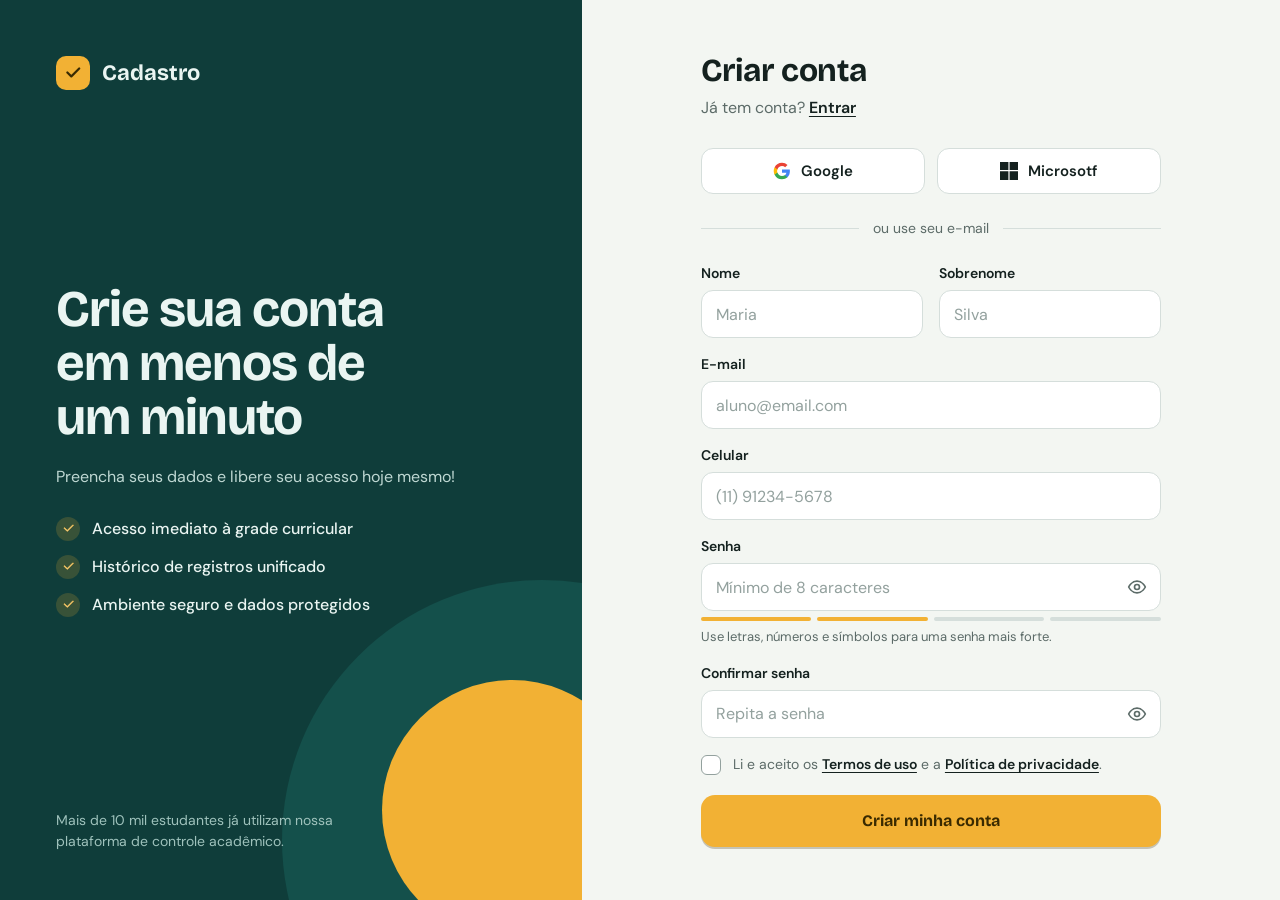
==== index.html @ a8bffece "Criacão da estrutura das pastas e organização do html" ====
<!DOCTYPE html>
<html lang="pt-BR">
<head>
<meta charset="UTF-8">
<meta name="viewport" content="width=device-width, initial-scale=1">
<title>Criar conta</title>
<link rel="preconnect" href="https://fonts.googleapis.com">
<link rel="preconnect" href="https://fonts.gstatic.com" crossorigin>
<link href="https://fonts.googleapis.com/css2?family=Bricolage+Grotesque:wght@500;700&family=DM+Sans:wght@400;500;600&display=swap" rel="stylesheet">
<link rel="stylesheet" href="css/style.css">
<link rel="stylesheet" href="https://cdn.jsdelivr.net/npm/bootstrap-icons@1.11.3/font/bootstrap-icons.min.css">
</head>
<body>
<div class="page">
  <aside class="aside">
    <div class="brand">
      <span class="brand-mark">
        <svg xmlns="http://www.w3.org/2000/svg" width="16" height="16" stroke="#3a2a00" fill="currentColor" class="bi bi-check2" viewBox="0 0 16 16">
  <path d="M13.854 3.646a.5.5 0 0 1 0 .708l-7 7a.5.5 0 0 1-.708 0l-3.5-3.5a.5.5 0 1 1 .708-.708L6.5 10.293l6.646-6.647a.5.5 0 0 1 .708 0"/>
</svg>
      </span>
      Cadastro
    </div>

    <div class="pitch">
      <h1>Crie sua conta em menos de um minuto</h1>
      <p>Preencha seus dados e libere seu acesso hoje mesmo!</p>
      <ul class="perks">
        <!--Icones de check Bootstrap-->
        <li>
          <span class="tick">
            <svg xmlns="http://www.w3.org/2000/svg" width="16" height="16" stroke="#f2b134" fill="currentColor" class="bi bi-check2" viewBox="0 0 16 16">
            <path d="M13.854 3.646a.5.5 0 0 1 0 .708l-7 7a.5.5 0 0 1-.708 0l-3.5-3.5a.5.5 0 1 1 .708-.708L6.5 10.293l6.646-6.647a.5.5 0 0 1 .708 0"/>
            </svg> 
          </span>
          Acesso imediato à grade curricular
        </li>
        <li>
          <span class="tick">
            <svg xmlns="http://www.w3.org/2000/svg" width="16" height="16" stroke="#f2b134" fill="currentColor" class="bi bi-check2" viewBox="0 0 16 16">
            <path d="M13.854 3.646a.5.5 0 0 1 0 .708l-7 7a.5.5 0 0 1-.708 0l-3.5-3.5a.5.5 0 1 1 .708-.708L6.5 10.293l6.646-6.647a.5.5 0 0 1 .708 0"/>
            </svg>
            </span>
            Histórico de registros unificado
        </li>
        <li>
          <span class="tick">
            <svg xmlns="http://www.w3.org/2000/svg" width="16" height="16" stroke="#f2b134" fill="currentColor" class="bi bi-check2" viewBox="0 0 16 16">
            <path d="M13.854 3.646a.5.5 0 0 1 0 .708l-7 7a.5.5 0 0 1-.708 0l-3.5-3.5a.5.5 0 1 1 .708-.708L6.5 10.293l6.646-6.647a.5.5 0 0 1 .708 0"/>
            </svg>
          </span>
         Ambiente seguro e dados protegidos
        </li>
      </ul>
    </div>

    <div class="aside-foot">Mais de 10 mil estudantes já utilizam nossa plataforma de controle acadêmico.</div>
  </aside>

  <main class="main">
    <div class="card">
      <h2>Criar conta</h2>
      <p class="sub">Já tem conta? <a href="#">Entrar</a></p>

      <div class="social">
        <button type="button" class="btn-social">
          <svg viewBox="0 0 24 24"><path fill="#4285F4" d="M22.5 12.27c0-.79-.07-1.54-.2-2.27H12v4.3h5.9a5.05 5.05 0 0 1-2.19 3.31v2.75h3.54c2.07-1.91 3.25-4.72 3.25-8.09z"/><path fill="#34A853" d="M12 23c2.97 0 5.46-.98 7.28-2.66l-3.54-2.75c-.98.66-2.24 1.06-3.74 1.06-2.87 0-5.3-1.94-6.17-4.55H2.17v2.84A11 11 0 0 0 12 23z"/><path fill="#FBBC05" d="M5.83 14.1a6.6 6.6 0 0 1 0-4.2V7.06H2.17a11 11 0 0 0 0 9.88l3.66-2.84z"/><path fill="#EA4335" d="M12 5.35c1.62 0 3.07.56 4.21 1.65l3.15-3.15A10.6 10.6 0 0 0 12 1 11 11 0 0 0 2.17 7.06l3.66 2.84C6.7 7.29 9.13 5.35 12 5.35z"/></svg>
          Google
        </button>
        <button type="button" class="btn-social">
            <svg xmlns="http://www.w3.org/2000/svg" width="16" height="16" fill="currentColor" class="bi bi-microsoft" viewBox="0 0 16 16">
            <path d="M7.462 0H0v7.19h7.462zM16 0H8.538v7.19H16zM7.462 8.211H0V16h7.462zm8.538 0H8.538V16H16z"/>
            </svg>
            Microsotf
        </button>
      </div>

      <div class="divider">ou use seu e-mail</div>

      <form onsubmit="return false">
        <div class="row">
          <div class="field">
            <label for="nome">Nome</label>
            <div class="input"><input id="nome" type="text" placeholder="Maria" required></div>
          </div>
          <div class="field">
            <label for="sobrenome">Sobrenome</label>
            <div class="input"><input id="sobrenome" type="text" placeholder="Silva" required></div>
          </div>
        </div>

        <div class="field">
          <label for="email">E-mail</label>
          <div class="input"><input id="email" type="email" placeholder="aluno@email.com" required></div>
        </div>

        <div class="field">
          <label for="celular">Celular</label>
          <div class="input"><input id="celular" type="tel" placeholder="(11) 91234-5678" required minlength="11" maxlength="11"></div>
        </div>

        <div class="field">
          <label for="senha">Senha</label>
          <div class="input has-icon">
            <input id="senha" type="password" placeholder="Mínimo de 8 caracteres" minlength="8">
            <button type="button" class="eye" aria-label="Mostrar senha">
              <svg viewBox="0 0 24 24" fill="none" stroke="currentColor" stroke-width="2" stroke-linecap="round" stroke-linejoin="round"><path d="M2 12s3.5-7 10-7 10 7 10 7-3.5 7-10 7S2 12 2 12z"/><circle cx="12" cy="12" r="3"/></svg>
            </button>
          </div>
          <div class="strength">
            <!--entender conforme a senha tenha umnivel de forca ele aumente a barra de forca-->
            <div class="bars"><span class="on"></span><span class="on"></span><span class="off"></span><span class="off"></span></div>
            <small>Use letras, números e símbolos para uma senha mais forte.</small>
          </div>
        </div>

        <div class="field">
          <label for="confirma">Confirmar senha</label>
          <div class="input has-icon">
            <input id="confirma" type="password" placeholder="Repita a senha">
            <button type="button" class="eye" aria-label="Mostrar senha">
              <svg viewBox="0 0 24 24" fill="none" stroke="currentColor" stroke-width="2" stroke-linecap="round" stroke-linejoin="round"><path d="M2 12s3.5-7 10-7 10 7 10 7-3.5 7-10 7S2 12 2 12z"/><circle cx="12" cy="12" r="3"/></svg>
            </button>
          </div>
        </div>

        <label class="check">
          <input type="checkbox">
          <span>Li e aceito os <a href="#">Termos de uso</a> e a <a href="#">Política de privacidade</a>.</span>
        </label>

        <button type="submit" class="btn-primary">Criar minha conta</button>
      </form>
    </div>
  </main>

</div>
</body>
</html>
---- css/style.css ----
@charset "UTF-8";
:root {
    --panel: #0f3d3a;
    --panel-2: #14504b;
    --accent: #f2b134;
    --accent-ink: #3a2a00;
    --bg: #f3f6f2;
    --surface: #ffffff;
    --ink: #14211f;
    --muted: #5c6b68;
    --line: #d5dedb;
    --focus: #14504b;
    --font-display: "Bricolage Grotesque", "Segoe UI", Arial, sans-serif;
    --font-body: "DM Sans", "Segoe UI", Arial, sans-serif;
  }
  
  @media (prefers-color-scheme: dark) {
    :root:not([data-theme="light"]) {
      --bg: #0b1816;
      --surface: #11231f;
      --ink: #eaf1ef;
      --muted: #9fb0ac;
      --line: #27403b;
      --focus: #f2b134;
    }
  }
  :root[data-theme="dark"] {
    --bg: #0b1816; --surface: #11231f; --ink: #eaf1ef;
    --muted: #9fb0ac; --line: #27403b; --focus: #f2b134;
  }

  *, *::before, *::after { box-sizing: border-box; }
  html, body { height: 100%; margin: 0; }
  body {
    font-family: var(--font-body);
    background: var(--bg);
    color: var(--ink);
    line-height: 1.5;
  }

  .page {
    min-height: 100%;
    display: grid;
    grid-template-columns: minmax(0, 5fr) minmax(0, 6fr);
  }

  /* ---------- Painel lateral ---------- */
  .aside {
    position: relative;
    overflow: hidden;
    background: var(--panel);
    color: #eaf5f2;
    padding: 56px 56px 48px;
    display: flex;
    flex-direction: column;
    justify-content: space-between;
  }
  .aside::before, .aside::after {
    content: "";
    position: absolute;
    border-radius: 50%;
    pointer-events: none;
  }
  .aside::before {
    width: 520px; height: 520px;
    right: -220px; bottom: -200px;
    background: var(--panel-2);
  }
  .aside::after {
    width: 260px; height: 260px;
    right: -60px; bottom: -40px;
    background: var(--accent);
  }
  .aside > * { position: relative; z-index: 1; }

  .brand {
    display: flex; align-items: center; gap: 12px;
    font-family: var(--font-display);
    font-weight: 700; font-size: 22px;
  }
  .brand-mark {
    width: 34px; height: 34px; border-radius: 10px;
    background: var(--accent);
    display: grid; place-items: center;
  }
  .brand-mark svg { width: 18px; height: 18px; }

  .pitch h1 {
    font-family: var(--font-display);
    font-weight: 700;
    font-size: clamp(34px, 4vw, 52px);
    line-height: 1.05;
    letter-spacing: -0.02em;
    margin: 0 0 20px;
    max-width: 12ch;
  }
  .pitch p { margin: 0 0 28px; color: #bfd8d3; max-width: 38ch; }
  .perks { list-style: none; margin: 0; padding: 0; display: grid; gap: 14px; }
  .perks li { display: flex; align-items: center; gap: 12px; font-weight: 500; }
  .perks .tick {
    flex: none; width: 24px; height: 24px; border-radius: 50%;
    background: rgba(242,177,52,.18);
    display: grid; place-items: center;
  }
  .perks .tick svg { width: 13px; height: 13px; }

  .aside-foot { font-size: 14px; color: #9fc2bc; max-width: 30ch; }

  /* ---------- Formulário ---------- */
  .main {
    display: grid; place-items: center;
    padding: 48px 24px;
  }
  .card {
    width: 100%; max-width: 460px;
  }
  .card h2 {
    font-family: var(--font-display);
    font-size: 32px; line-height: 1.1; letter-spacing: -0.01em;
    margin: 0 0 8px;
  }
  .card .sub { margin: 0 0 28px; color: var(--muted); }
  .card .sub a { color: var(--ink); font-weight: 600; text-underline-offset: 3px; }

  .social { display: grid; grid-template-columns: 1fr 1fr; gap: 12px; }
  .btn-social {
    display: flex; align-items: center; justify-content: center; gap: 10px;
    height: 46px;
    background: var(--surface);
    border: 1px solid var(--line);
    border-radius: 12px;
    color: var(--ink);
    font: 600 15px var(--font-body);
    cursor: pointer;
  }
  .btn-social svg { width: 18px; height: 18px; }

  .divider {
    display: flex; align-items: center; gap: 14px;
    margin: 24px 0;
    color: var(--muted); font-size: 14px;
  }
  .divider::before, .divider::after {
    content: ""; flex: 1; height: 1px; background: var(--line);
  }

  form { display: grid; gap: 16px; }
  .row { display: grid; grid-template-columns: 1fr 1fr; gap: 16px; }
  .field { display: grid; gap: 6px; }
  .field label { font-size: 14px; font-weight: 600; }
  .input { position: relative; }
  .input input {
    width: 100%; height: 48px;
    padding: 0 14px;
    background: var(--surface);
    border: 1px solid var(--line);
    border-radius: 12px;
    color: var(--ink);
    font: 400 16px var(--font-body);
  }
  .input input::placeholder { color: #93a19e; }
  .input input:hover { border-color: #a9b9b5; }
  .input input:focus-visible {
    outline: 3px solid color-mix(in srgb, var(--focus) 35%, transparent);
    outline-offset: 0;
    border-color: var(--focus);
  }
  .input.has-icon input { padding-right: 48px; }
  .eye {
    position: absolute; right: 6px; top: 6px;
    width: 36px; height: 36px; border: 0; background: transparent;
    border-radius: 8px; color: var(--muted);
    display: grid; place-items: center; cursor: pointer;
  }
  .eye svg { width: 20px; height: 20px; }

  .strength { display: grid; gap: 6px; }
  .bars { display: grid; grid-template-columns: repeat(4, 1fr); gap: 6px; }
  .bars span { height: 4px; border-radius: 4px; background: var(--line); }
  .bars span.on { background: var(--accent); }
  .strength small { color: var(--muted); font-size: 13px; }

  .check { display: flex; gap: 12px; align-items: flex-start; font-size: 14px; color: var(--muted); }
  .check input {
    appearance: none; -webkit-appearance: none;
    flex: none; width: 20px; height: 20px; margin: 1px 0 0;
    border: 1.5px solid #93a19e; border-radius: 6px;
    background: var(--surface); cursor: pointer;
    display: grid; place-content: center;
  }
  .check input::after {
    content: ""; width: 10px; height: 6px;
    border-left: 2px solid var(--accent-ink); border-bottom: 2px solid var(--accent-ink);
    transform: rotate(-45deg) translate(1px, -1px);
    opacity: 0;
  }
  .check input:checked { background: var(--accent); border-color: var(--accent); }
  .check input:checked::after { opacity: 1; }
  .check input:focus-visible {
    outline: 3px solid color-mix(in srgb, var(--focus) 35%, transparent);
    outline-offset: 1px;
  }
  .check a { color: var(--ink); font-weight: 600; text-underline-offset: 3px; }

  .btn-primary {
    height: 52px; margin-top: 4px;
    border: 0; border-radius: 14px;
    background: var(--accent); color: var(--accent-ink);
    font: 700 16px var(--font-display);
    cursor: pointer;
    box-shadow: 0 2px 0 rgba(58,42,0,.25);
  }
  .btn-primary:hover { filter: brightness(1.05); }
  .btn-primary:focus-visible,
  .btn-social:focus-visible,
  .eye:focus-visible {
    outline: 3px solid color-mix(in srgb, var(--focus) 45%, transparent);
    outline-offset: 2px;
  }

  /* ---------- Responsivo ---------- */
  @media (max-width: 900px) {
    .page { grid-template-columns: 1fr; }
    .aside { padding: 32px 24px 36px; gap: 28px; }
    .aside::before { width: 320px; height: 320px; right: -140px; bottom: -150px; }
    .aside::after { width: 150px; height: 150px; right: -30px; bottom: -30px; }
    .pitch h1 { max-width: none; font-size: 32px; }
    .perks, .aside-foot { display: none; }
    .pitch p { margin-bottom: 0; }
    .main { padding: 32px 20px 48px; }
  }
  @media (max-width: 480px) {
    .row, .social { grid-template-columns: 1fr; }
  }
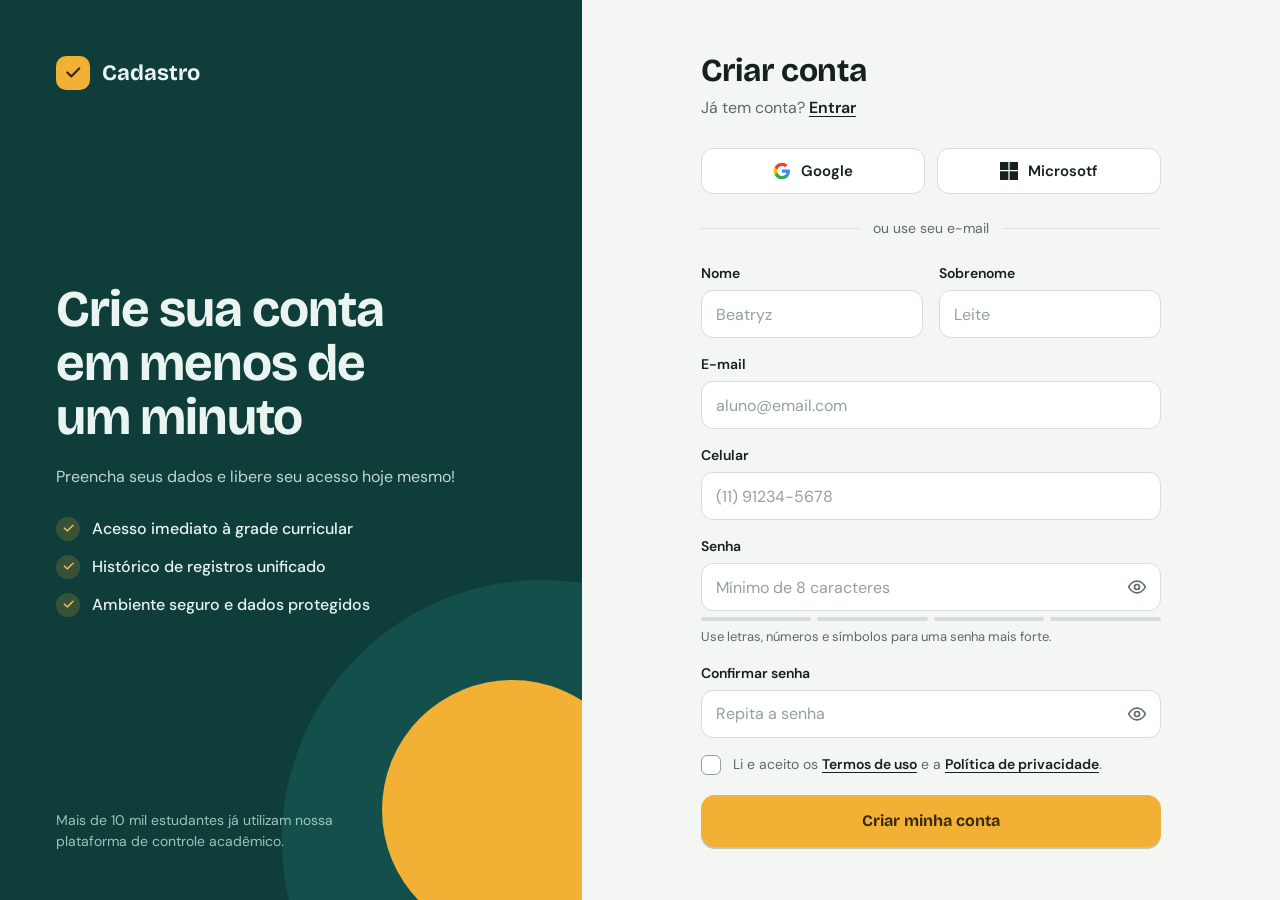
==== commit 02d86ddf: "revisão da  estrutura do codigo css  e aplicação de  melhorias(espaçamento,força da senha, placehold" ====
--- a/index.html
+++ b/index.html
@@ -16,8 +16,8 @@
     <div class="brand">
       <span class="brand-mark">
         <svg xmlns="http://www.w3.org/2000/svg" width="16" height="16" stroke="#3a2a00" fill="currentColor" class="bi bi-check2" viewBox="0 0 16 16">
-  <path d="M13.854 3.646a.5.5 0 0 1 0 .708l-7 7a.5.5 0 0 1-.708 0l-3.5-3.5a.5.5 0 1 1 .708-.708L6.5 10.293l6.646-6.647a.5.5 0 0 1 .708 0"/>
-</svg>
+        <path d="M13.854 3.646a.5.5 0 0 1 0 .708l-7 7a.5.5 0 0 1-.708 0l-3.5-3.5a.5.5 0 1 1 .708-.708L6.5 10.293l6.646-6.647a.5.5 0 0 1 .708 0"/>
+        </svg>
       </span>
       Cadastro
     </div>
@@ -77,15 +77,15 @@
 
       <div class="divider">ou use seu e-mail</div>
 
-      <form onsubmit="return false">
+      <form>
         <div class="row">
           <div class="field">
             <label for="nome">Nome</label>
-            <div class="input"><input id="nome" type="text" placeholder="Maria" required></div>
+            <div class="input"><input id="nome" type="text" placeholder="Beatryz" required></div>
           </div>
           <div class="field">
             <label for="sobrenome">Sobrenome</label>
-            <div class="input"><input id="sobrenome" type="text" placeholder="Silva" required></div>
+            <div class="input"><input id="sobrenome" type="text" placeholder="Leite" required></div>
           </div>
         </div>
 
@@ -108,8 +108,14 @@
             </button>
           </div>
           <div class="strength">
-            <!--entender conforme a senha tenha umnivel de forca ele aumente a barra de forca-->
-            <div class="bars"><span class="on"></span><span class="on"></span><span class="off"></span><span class="off"></span></div>
+            <!--entender conforme a senha tenha um nivel de forca ele aumente a barra de forca-->
+            <div class="bars">
+              <!--Jogar os elementos num array e tratar pelo indice mudar a calss pelo indice-->
+              <span class="off"></span>
+              <span class="off"></span>
+              <span class="off"></span>
+              <span class="off"></span>
+            </div>
             <small>Use letras, números e símbolos para uma senha mais forte.</small>
           </div>
         </div>
@@ -135,5 +141,6 @@
   </main>
 
 </div>
+<script src="js/main.js"></script>
 </body>
 </html>
--- a/css/style.css
+++ b/css/style.css
@@ -30,6 +30,7 @@
   }
 
   *, *::before, *::after { box-sizing: border-box; }
+  
   html, body { height: 100%; margin: 0; }
   body {
     font-family: var(--font-body);
@@ -72,7 +73,6 @@
     background: var(--accent);
   }
   .aside > * { position: relative; z-index: 1; }
-
   .brand {
     display: flex; align-items: center; gap: 12px;
     font-family: var(--font-display);
@@ -148,7 +148,7 @@
   .row { display: grid; grid-template-columns: 1fr 1fr; gap: 16px; }
   .field { display: grid; gap: 6px; }
   .field label { font-size: 14px; font-weight: 600; }
-  .input { position: relative; }
+  .input { position: relative;  }
   .input input {
     width: 100%; height: 48px;
     padding: 0 14px;
@@ -178,6 +178,8 @@
   .bars { display: grid; grid-template-columns: repeat(4, 1fr); gap: 6px; }
   .bars span { height: 4px; border-radius: 4px; background: var(--line); }
   .bars span.on { background: var(--accent); }
+  .bars span.off { background: var(--line); }
+
   .strength small { color: var(--muted); font-size: 13px; }
 
   .check { display: flex; gap: 12px; align-items: flex-start; font-size: 14px; color: var(--muted); }
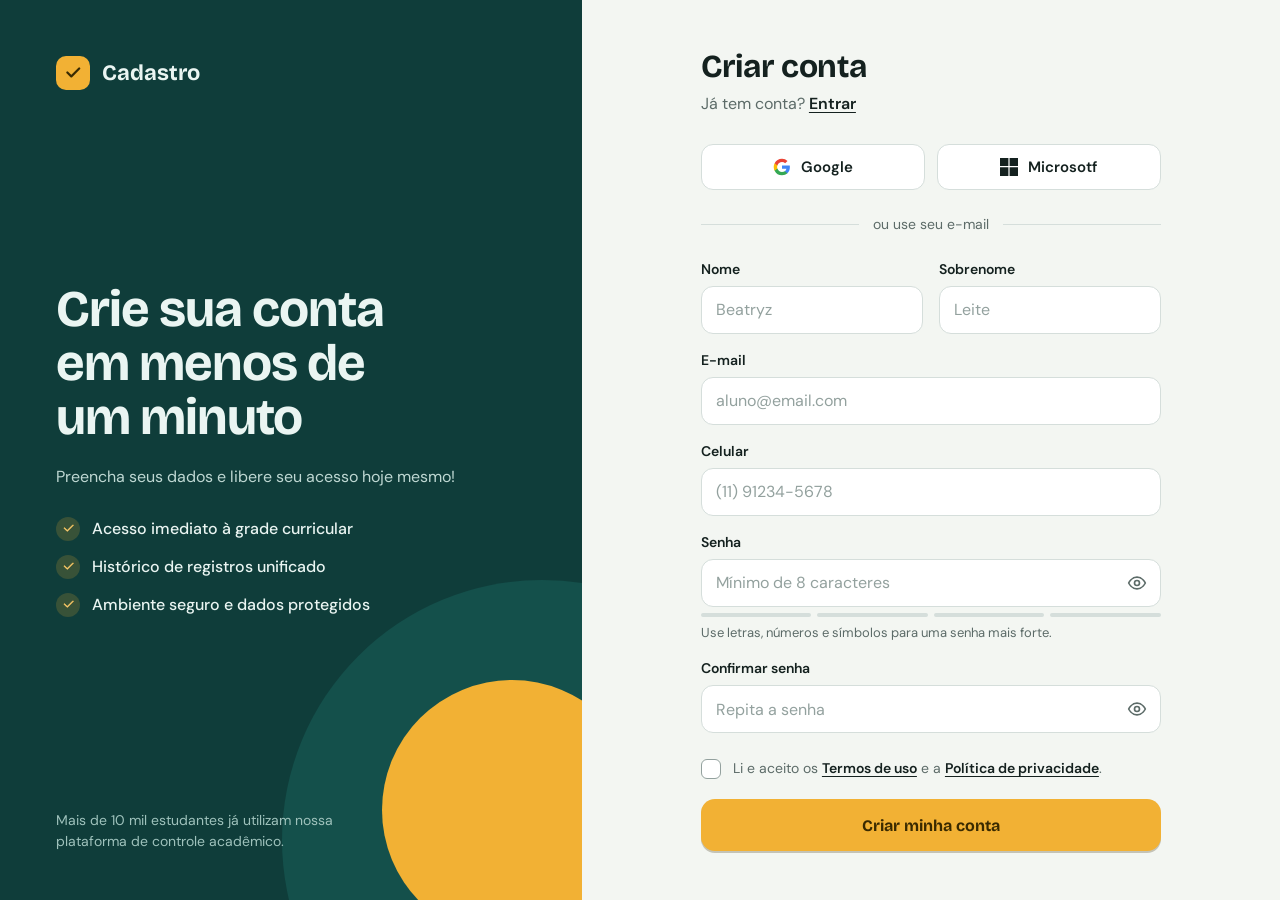
==== commit 7e474147: "feat: implementa validação de senha em tempo real e bloqueio de submit" ====
--- a/index.html
+++ b/index.html
@@ -77,7 +77,7 @@
 
       <div class="divider">ou use seu e-mail</div>
 
-      <form>
+      <form class="formulario">
         <div class="row">
           <div class="field">
             <label for="nome">Nome</label>
@@ -128,6 +128,7 @@
               <svg viewBox="0 0 24 24" fill="none" stroke="currentColor" stroke-width="2" stroke-linecap="round" stroke-linejoin="round"><path d="M2 12s3.5-7 10-7 10 7 10 7-3.5 7-10 7S2 12 2 12z"/><circle cx="12" cy="12" r="3"/></svg>
             </button>
           </div>
+          <div id="msg-error"></div>
         </div>
 
         <label class="check">
--- a/css/style.css
+++ b/css/style.css
@@ -220,6 +220,11 @@
     outline-offset: 2px;
   }
 
+  /*campo de msg de validacao de senha*/
+  #msg-error{
+    padding-top: 3px;
+  }
+
   /* ---------- Responsivo ---------- */
   @media (max-width: 900px) {
     .page { grid-template-columns: 1fr; }
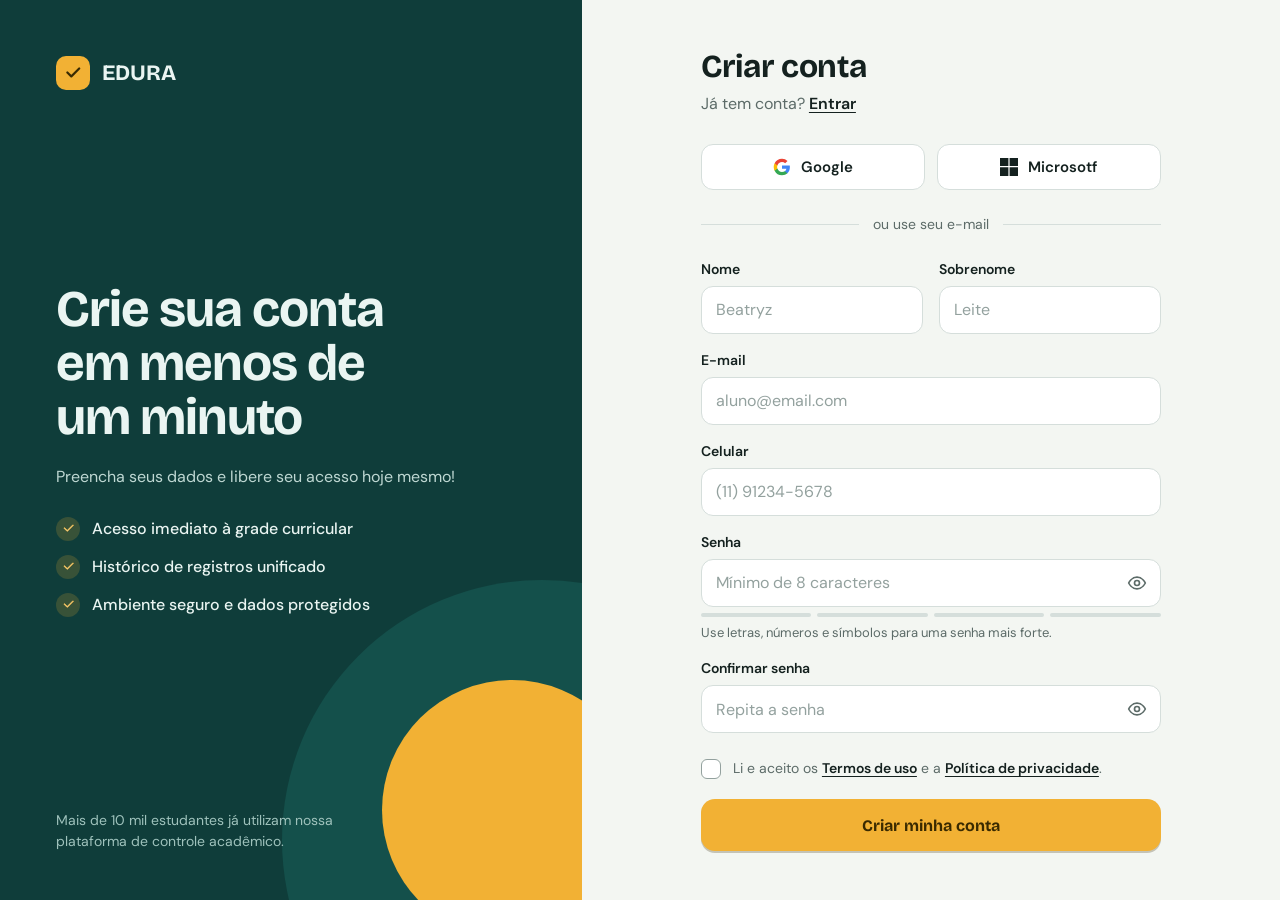
==== commit e1a245b1: "feat: finaliza validador de força de senha com feedback visual dinâmico" ====
--- a/index.html
+++ b/index.html
@@ -19,7 +19,7 @@
         <path d="M13.854 3.646a.5.5 0 0 1 0 .708l-7 7a.5.5 0 0 1-.708 0l-3.5-3.5a.5.5 0 1 1 .708-.708L6.5 10.293l6.646-6.647a.5.5 0 0 1 .708 0"/>
         </svg>
       </span>
-      Cadastro
+      EDURA
     </div>
 
     <div class="pitch">
--- a/css/style.css
+++ b/css/style.css
@@ -177,7 +177,7 @@
   .strength { display: grid; gap: 6px; }
   .bars { display: grid; grid-template-columns: repeat(4, 1fr); gap: 6px; }
   .bars span { height: 4px; border-radius: 4px; background: var(--line); }
-  .bars span.on { background: var(--accent); }
+  .bars span.on { background: #5be81e; }
   .bars span.off { background: var(--line); }
 
   .strength small { color: var(--muted); font-size: 13px; }
